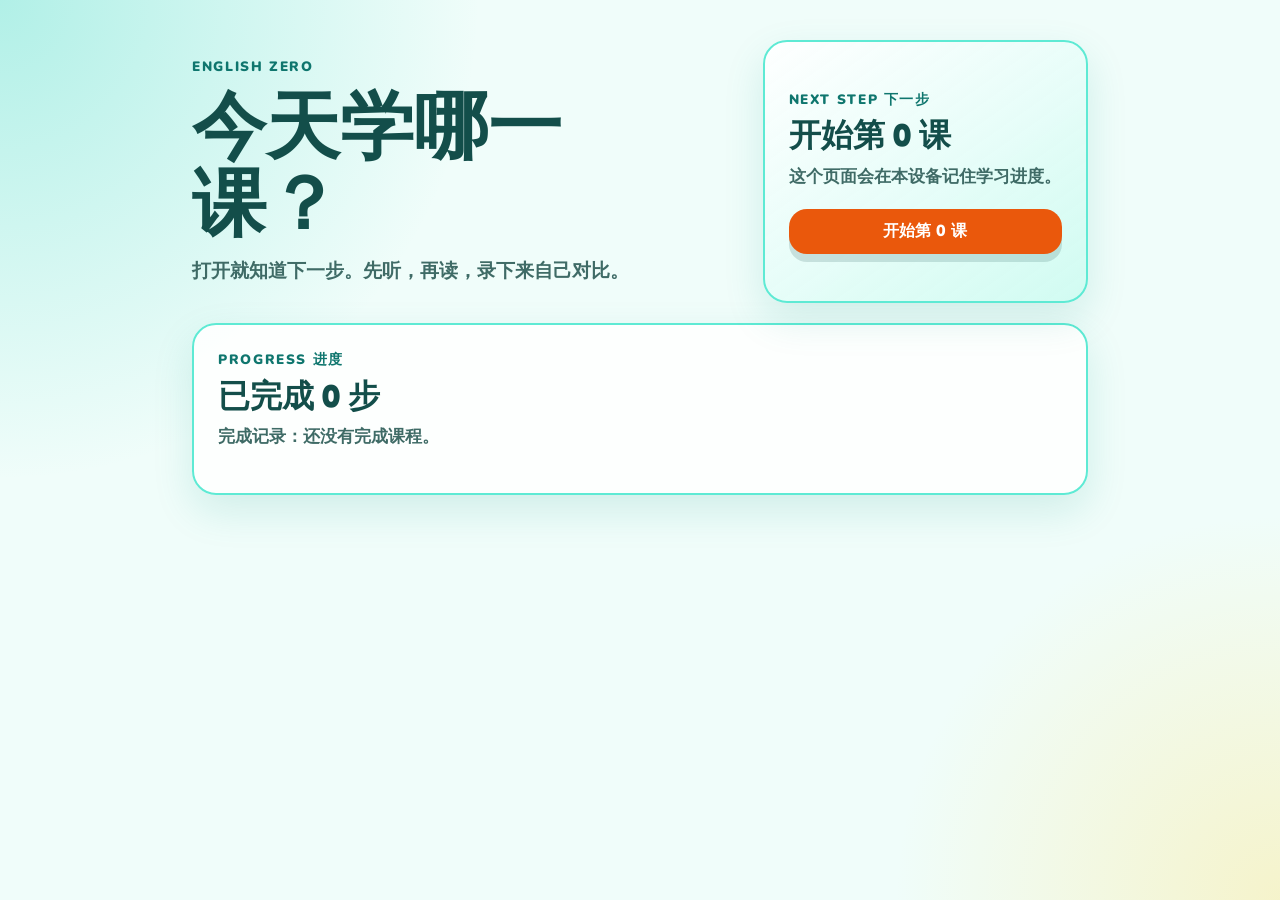
==== index.html @ d04e447a "init project" ====
<!doctype html>
<html lang="en">
  <head>
    <meta charset="utf-8">
    <meta name="viewport" content="width=device-width, initial-scale=1">
    <title>English Zero</title>
    <meta name="description" content="A simple English learning page for kids.">
    <link rel="preconnect" href="https://fonts.googleapis.com">
    <link rel="preconnect" href="https://fonts.gstatic.com" crossorigin>
    <link href="https://fonts.googleapis.com/css2?family=Fredoka:wght@500;600;700&family=Nunito:wght@400;600;700;800&display=swap" rel="stylesheet">
    <link rel="stylesheet" href="assets/css/styles.css">
  </head>
  <body data-page="home">
    <main id="app" class="app-shell" aria-live="polite"></main>
    <script type="module" src="assets/js/app.js"></script>
  </body>
</html>
---- assets/css/styles.css ----
:root {
  --color-primary: #0d9488;
  --color-primary-dark: #0f766e;
  --color-secondary: #2dd4bf;
  --color-cta: #ea580c;
  --color-cta-dark: #c2410c;
  --color-background: #f0fdfa;
  --color-surface: #ffffff;
  --color-text: #134e4a;
  --color-muted: #3f6b66;
  --color-border: #5eead4;
  --color-soft: #ccfbf1;
  --color-warm: #fde68a;
  --color-danger: #dc2626;
  --shadow-soft: 0 16px 40px rgba(13, 148, 136, 0.14);
  --shadow-button: 0 8px 0 rgba(19, 78, 74, 0.16);
  --radius-card: 24px;
  --radius-button: 18px;
  --container: 960px;
}

* {
  box-sizing: border-box;
}

html {
  min-height: 100%;
  background: var(--color-background);
}

body {
  min-height: 100vh;
  margin: 0;
  color: var(--color-text);
  font-family: "Nunito", Arial, Helvetica, sans-serif;
  background:
    radial-gradient(circle at top left, rgba(45, 212, 191, 0.32), transparent 30rem),
    radial-gradient(circle at bottom right, rgba(253, 230, 138, 0.42), transparent 24rem),
    var(--color-background);
}

body::before {
  position: fixed;
  inset: 0;
  z-index: -1;
  pointer-events: none;
  content: "";
  background-image:
    linear-gradient(rgba(94, 234, 212, 0.16) 2px, transparent 2px),
    linear-gradient(90deg, rgba(94, 234, 212, 0.16) 2px, transparent 2px);
  background-size: 42px 42px;
  mask-image: linear-gradient(to bottom, rgba(0, 0, 0, 0.45), transparent 75%);
}

h1,
h2,
h3,
p {
  margin-top: 0;
}

h1,
h2,
h3 {
  font-family: "Fredoka", "Trebuchet MS", Arial, sans-serif;
  line-height: 1.05;
}

h1 {
  max-width: 12ch;
  margin-bottom: 16px;
  font-size: clamp(2.4rem, 9vw, 4.6rem);
  letter-spacing: 0;
}

h2 {
  margin-bottom: 12px;
  font-size: clamp(1.5rem, 4vw, 2rem);
}

p {
  line-height: 1.6;
}

a {
  color: inherit;
}

button,
a.btn {
  font: inherit;
}

button:disabled {
  cursor: not-allowed;
  opacity: 0.55;
  transform: none;
}

.app-shell {
  width: min(100%, var(--container));
  margin: 0 auto;
  padding: 24px 16px 40px;
}

.top-nav {
  display: flex;
  margin-bottom: 18px;
}

.back-link {
  display: inline-flex;
  min-height: 44px;
  align-items: center;
  padding: 0 16px;
  border: 2px solid var(--color-border);
  border-radius: 999px;
  background: rgba(255, 255, 255, 0.8);
  color: var(--color-primary-dark);
  font-weight: 800;
  text-decoration: none;
  box-shadow: 0 8px 20px rgba(13, 148, 136, 0.1);
}

.hero {
  display: grid;
  grid-template-columns: 1fr;
  gap: 20px;
  align-items: stretch;
  margin-bottom: 20px;
}

.hero-copy {
  padding: 16px 0;
}

.hero-text {
  max-width: 44rem;
  margin-bottom: 0;
  color: var(--color-muted);
  font-size: 1.2rem;
  font-weight: 700;
}

.card,
.practice-card {
  border: 2px solid var(--color-border);
  border-radius: var(--radius-card);
  background: rgba(255, 255, 255, 0.9);
  box-shadow: var(--shadow-soft);
}

.card {
  padding: 20px;
}

.hero-card {
  display: flex;
  min-height: 240px;
  flex-direction: column;
  justify-content: center;
  background:
    linear-gradient(145deg, rgba(255, 255, 255, 0.96), rgba(204, 251, 241, 0.86));
}

.phrase-card,
.focus-card {
  min-height: 220px;
}

.progress-card,
.lesson-section,
.recorder-card,
.complete-panel,
.message-card {
  margin-top: 20px;
}

.eyebrow {
  margin-bottom: 8px;
  color: var(--color-primary-dark);
  font-size: 0.85rem;
  font-weight: 900;
  letter-spacing: 0.12em;
  text-transform: uppercase;
}

.card-copy {
  margin-bottom: 18px;
  color: var(--color-muted);
  font-size: 1.05rem;
  font-weight: 700;
}

.zh-text,
.en-text {
  display: block;
}

.zh-text {
  color: var(--color-text);
}

.en-text {
  margin-top: 4px;
  color: var(--color-muted);
  font-size: 0.72em;
  font-weight: 800;
}

.section-copy {
  max-width: 52rem;
  margin-bottom: 14px;
  color: var(--color-muted);
  font-size: 1.05rem;
  font-weight: 800;
}

.btn {
  display: inline-flex;
  min-width: 44px;
  min-height: 44px;
  align-items: center;
  justify-content: center;
  gap: 8px;
  padding: 12px 18px;
  border: 2px solid transparent;
  border-radius: var(--radius-button);
  cursor: pointer;
  font-weight: 900;
  line-height: 1.1;
  text-align: center;
  text-decoration: none;
  transition: background-color 180ms ease, border-color 180ms ease, box-shadow 180ms ease, transform 180ms ease;
}

.btn:hover:not(:disabled) {
  transform: translateY(-1px);
}

.btn:active:not(:disabled) {
  transform: translateY(1px);
}

.btn:focus-visible,
.back-link:focus-visible {
  outline: 4px solid var(--color-warm);
  outline-offset: 3px;
}

.btn-primary {
  background: var(--color-cta);
  color: #ffffff;
  box-shadow: var(--shadow-button);
}

.btn-primary:hover:not(:disabled) {
  background: var(--color-cta-dark);
}

.btn-secondary {
  border-color: var(--color-primary);
  background: #ffffff;
  color: var(--color-primary-dark);
}

.btn-listen {
  background: var(--color-primary);
  color: #ffffff;
  box-shadow: var(--shadow-button);
}

.btn-listen:hover:not(:disabled) {
  background: var(--color-primary-dark);
}

.btn-stop {
  background: #fee2e2;
  border-color: #fecaca;
  color: var(--color-danger);
}

.btn-large {
  width: 100%;
  min-height: 56px;
  font-size: 1.1rem;
}

.button-row {
  display: flex;
  flex-wrap: wrap;
  gap: 12px;
}

.step-list {
  display: grid;
  gap: 12px;
  margin: 0;
  padding: 0;
  list-style: none;
  counter-reset: steps;
}

.step-list li {
  display: flex;
  min-height: 54px;
  align-items: center;
  gap: 12px;
  padding: 12px 14px;
  border: 2px solid var(--color-soft);
  border-radius: 18px;
  background: #ffffff;
  color: var(--color-text);
  font-size: 1.08rem;
  font-weight: 900;
  counter-increment: steps;
}

.step-list li::before {
  display: inline-flex;
  width: 32px;
  height: 32px;
  flex: 0 0 32px;
  align-items: center;
  justify-content: center;
  border-radius: 50%;
  background: var(--color-warm);
  color: var(--color-text);
  content: counter(steps);
  font-weight: 900;
}

.lesson-section {
  padding: 4px 0;
}

.section-heading {
  margin-bottom: 14px;
}

.practice-grid {
  display: grid;
  grid-template-columns: 1fr;
  gap: 14px;
}

.sentence-list {
  display: grid;
  gap: 14px;
}

.practice-card {
  display: grid;
  gap: 10px;
  align-content: center;
  padding: 18px;
  background:
    linear-gradient(145deg, rgba(255, 255, 255, 0.96), rgba(240, 253, 250, 0.96));
}

.word-card {
  min-height: 190px;
  text-align: center;
}

.sentence-card {
  grid-template-columns: 1fr;
}

.practice-text {
  margin-bottom: 0;
  color: var(--color-text);
  font-family: "Fredoka", "Trebuchet MS", Arial, sans-serif;
  font-size: clamp(2rem, 9vw, 3.6rem);
  font-weight: 700;
  line-height: 1.08;
}

.sentence-card .practice-text {
  font-size: clamp(1.55rem, 6vw, 2.4rem);
}

.practice-hint {
  margin-bottom: 4px;
  color: var(--color-muted);
  font-weight: 800;
}

.recorder-card {
  display: grid;
  gap: 16px;
  background:
    linear-gradient(145deg, rgba(255, 255, 255, 0.96), rgba(253, 230, 138, 0.36));
}

.status-message {
  min-height: 44px;
  margin: 0;
  padding: 12px 14px;
  border: 2px dashed var(--color-border);
  border-radius: 16px;
  background: rgba(255, 255, 255, 0.72);
  color: var(--color-primary-dark);
  font-weight: 900;
}

.complete-panel {
  text-align: center;
}

.message-card {
  max-width: 640px;
  margin-right: auto;
  margin-left: auto;
}

@media (min-width: 700px) {
  .app-shell {
    padding: 32px 24px 56px;
  }

  .hero {
    grid-template-columns: minmax(0, 1.25fr) minmax(280px, 0.75fr);
    gap: 28px;
  }

  .practice-grid {
    grid-template-columns: repeat(3, minmax(0, 1fr));
  }

  .compact-grid {
    grid-template-columns: repeat(3, minmax(0, 1fr));
  }

  .sentence-card {
    grid-template-columns: 1fr auto;
    align-items: center;
  }

  .recorder-card {
    grid-template-columns: 1fr;
  }
}

@media (min-width: 960px) {
  .app-shell {
    padding: 40px 32px 72px;
  }

  .card {
    padding: 24px;
  }
}

@media (prefers-reduced-motion: reduce) {
  *,
  *::before,
  *::after {
    scroll-behavior: auto !important;
    transition-duration: 0.01ms !important;
    animation-duration: 0.01ms !important;
    animation-iteration-count: 1 !important;
  }

  .btn:hover:not(:disabled),
  .btn:active:not(:disabled) {
    transform: none;
  }
}
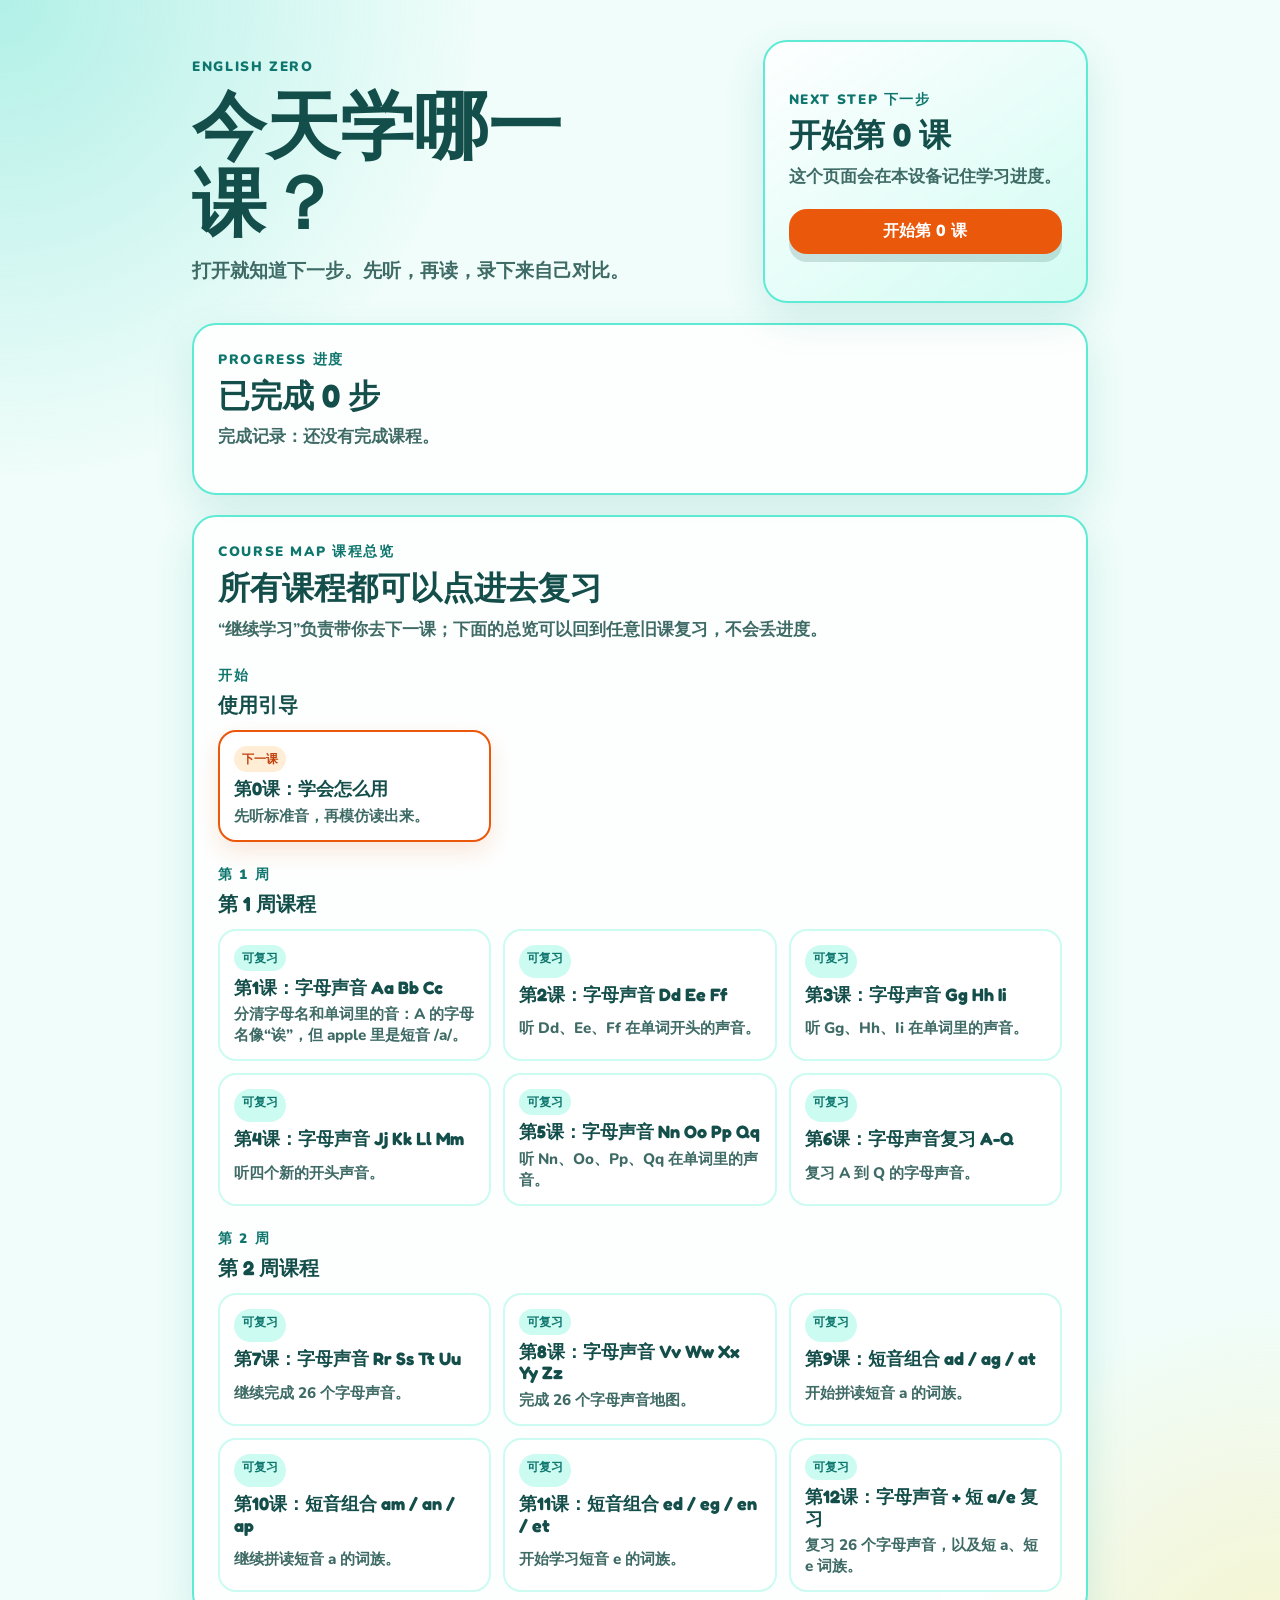
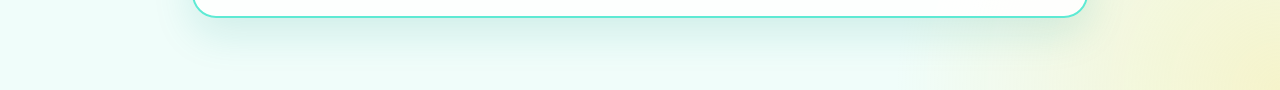
==== commit da4afaee: "add version" ====
--- a/index.html
+++ b/index.html
@@ -8,10 +8,10 @@
     <link rel="preconnect" href="https://fonts.googleapis.com">
     <link rel="preconnect" href="https://fonts.gstatic.com" crossorigin>
     <link href="https://fonts.googleapis.com/css2?family=Fredoka:wght@500;600;700&family=Nunito:wght@400;600;700;800&display=swap" rel="stylesheet">
-    <link rel="stylesheet" href="assets/css/styles.css">
+    <link rel="stylesheet" href="assets/css/styles.css?v=202607051541">
   </head>
   <body data-page="home">
     <main id="app" class="app-shell" aria-live="polite"></main>
-    <script type="module" src="assets/js/app.js"></script>
+    <script type="module" src="assets/js/app.js?v=202607051541"></script>
   </body>
 </html>
--- a/assets/css/styles.css
+++ b/assets/css/styles.css
@@ -78,6 +78,11 @@
   font-size: clamp(1.5rem, 4vw, 2rem);
 }
 
+h3 {
+  margin-bottom: 12px;
+  font-size: 1.25rem;
+}
+
 p {
   line-height: 1.6;
 }
@@ -169,6 +174,7 @@
 }
 
 .progress-card,
+.lesson-map,
 .lesson-section,
 .recorder-card,
 .complete-panel,
@@ -214,6 +220,19 @@
   color: var(--color-muted);
   font-size: 1.05rem;
   font-weight: 800;
+}
+
+.concept-note {
+  max-width: 52rem;
+  margin: 10px 0 0;
+  padding: 12px 14px;
+  border: 2px solid #fed7aa;
+  border-radius: 16px;
+  background: #fff7ed;
+  color: #9a3412;
+  font-size: 1rem;
+  font-weight: 900;
+  line-height: 1.5;
 }
 
 .btn {
@@ -338,6 +357,73 @@
   margin-bottom: 14px;
 }
 
+.lesson-map-group {
+  margin-top: 22px;
+}
+
+.lesson-map-grid {
+  display: grid;
+  grid-template-columns: 1fr;
+  gap: 12px;
+}
+
+.lesson-map-card {
+  display: grid;
+  gap: 6px;
+  min-height: 112px;
+  padding: 14px;
+  border: 2px solid var(--color-soft);
+  border-radius: 18px;
+  background: #ffffff;
+  color: var(--color-text);
+  text-decoration: none;
+  transition: border-color 180ms ease, box-shadow 180ms ease, transform 180ms ease;
+}
+
+.lesson-map-card:hover {
+  border-color: var(--color-primary);
+  box-shadow: 0 10px 24px rgba(13, 148, 136, 0.12);
+  transform: translateY(-1px);
+}
+
+.lesson-map-card.is-complete {
+  background: rgba(204, 251, 241, 0.72);
+}
+
+.lesson-map-card.is-next {
+  border-color: var(--color-cta);
+  box-shadow: 0 10px 24px rgba(234, 88, 12, 0.14);
+}
+
+.lesson-map-status {
+  width: fit-content;
+  padding: 4px 8px;
+  border-radius: 999px;
+  background: var(--color-soft);
+  color: var(--color-primary-dark);
+  font-size: 0.78rem;
+  font-weight: 900;
+}
+
+.lesson-map-card.is-next .lesson-map-status {
+  background: #ffedd5;
+  color: var(--color-cta-dark);
+}
+
+.lesson-map-title {
+  font-family: "Fredoka", "Trebuchet MS", Arial, sans-serif;
+  font-size: 1.12rem;
+  font-weight: 800;
+  line-height: 1.2;
+}
+
+.lesson-map-focus {
+  color: var(--color-muted);
+  font-size: 0.95rem;
+  font-weight: 800;
+  line-height: 1.35;
+}
+
 .practice-grid {
   display: grid;
   grid-template-columns: 1fr;
@@ -384,6 +470,50 @@
   margin-bottom: 4px;
   color: var(--color-muted);
   font-weight: 800;
+}
+
+.sound-label {
+  width: fit-content;
+  margin: -2px auto 0;
+  padding: 4px 9px;
+  border-radius: 999px;
+  background: var(--color-soft);
+  color: var(--color-primary-dark);
+  font-size: 0.9rem;
+  font-weight: 900;
+}
+
+.letter-note {
+  width: fit-content;
+  margin: -2px auto 0;
+  padding: 4px 9px;
+  border-radius: 999px;
+  background: var(--color-soft);
+  color: var(--color-primary-dark);
+  font-size: 0.86rem;
+  font-weight: 900;
+}
+
+.meaning-hint {
+  width: fit-content;
+  margin: -2px auto 0;
+  padding: 4px 9px;
+  border-radius: 999px;
+  background: #fffbeb;
+  color: #92400e;
+  font-size: 0.9rem;
+  font-weight: 900;
+}
+
+.card-actions {
+  display: flex;
+  flex-wrap: wrap;
+  justify-content: center;
+  gap: 8px;
+}
+
+.sentence-card .card-actions {
+  justify-content: flex-start;
 }
 
 .recorder-card {
@@ -432,6 +562,10 @@
     grid-template-columns: repeat(3, minmax(0, 1fr));
   }
 
+  .lesson-map-grid {
+    grid-template-columns: repeat(2, minmax(0, 1fr));
+  }
+
   .sentence-card {
     grid-template-columns: 1fr auto;
     align-items: center;
@@ -449,6 +583,10 @@
 
   .card {
     padding: 24px;
+  }
+
+  .lesson-map-grid {
+    grid-template-columns: repeat(3, minmax(0, 1fr));
   }
 }
 
